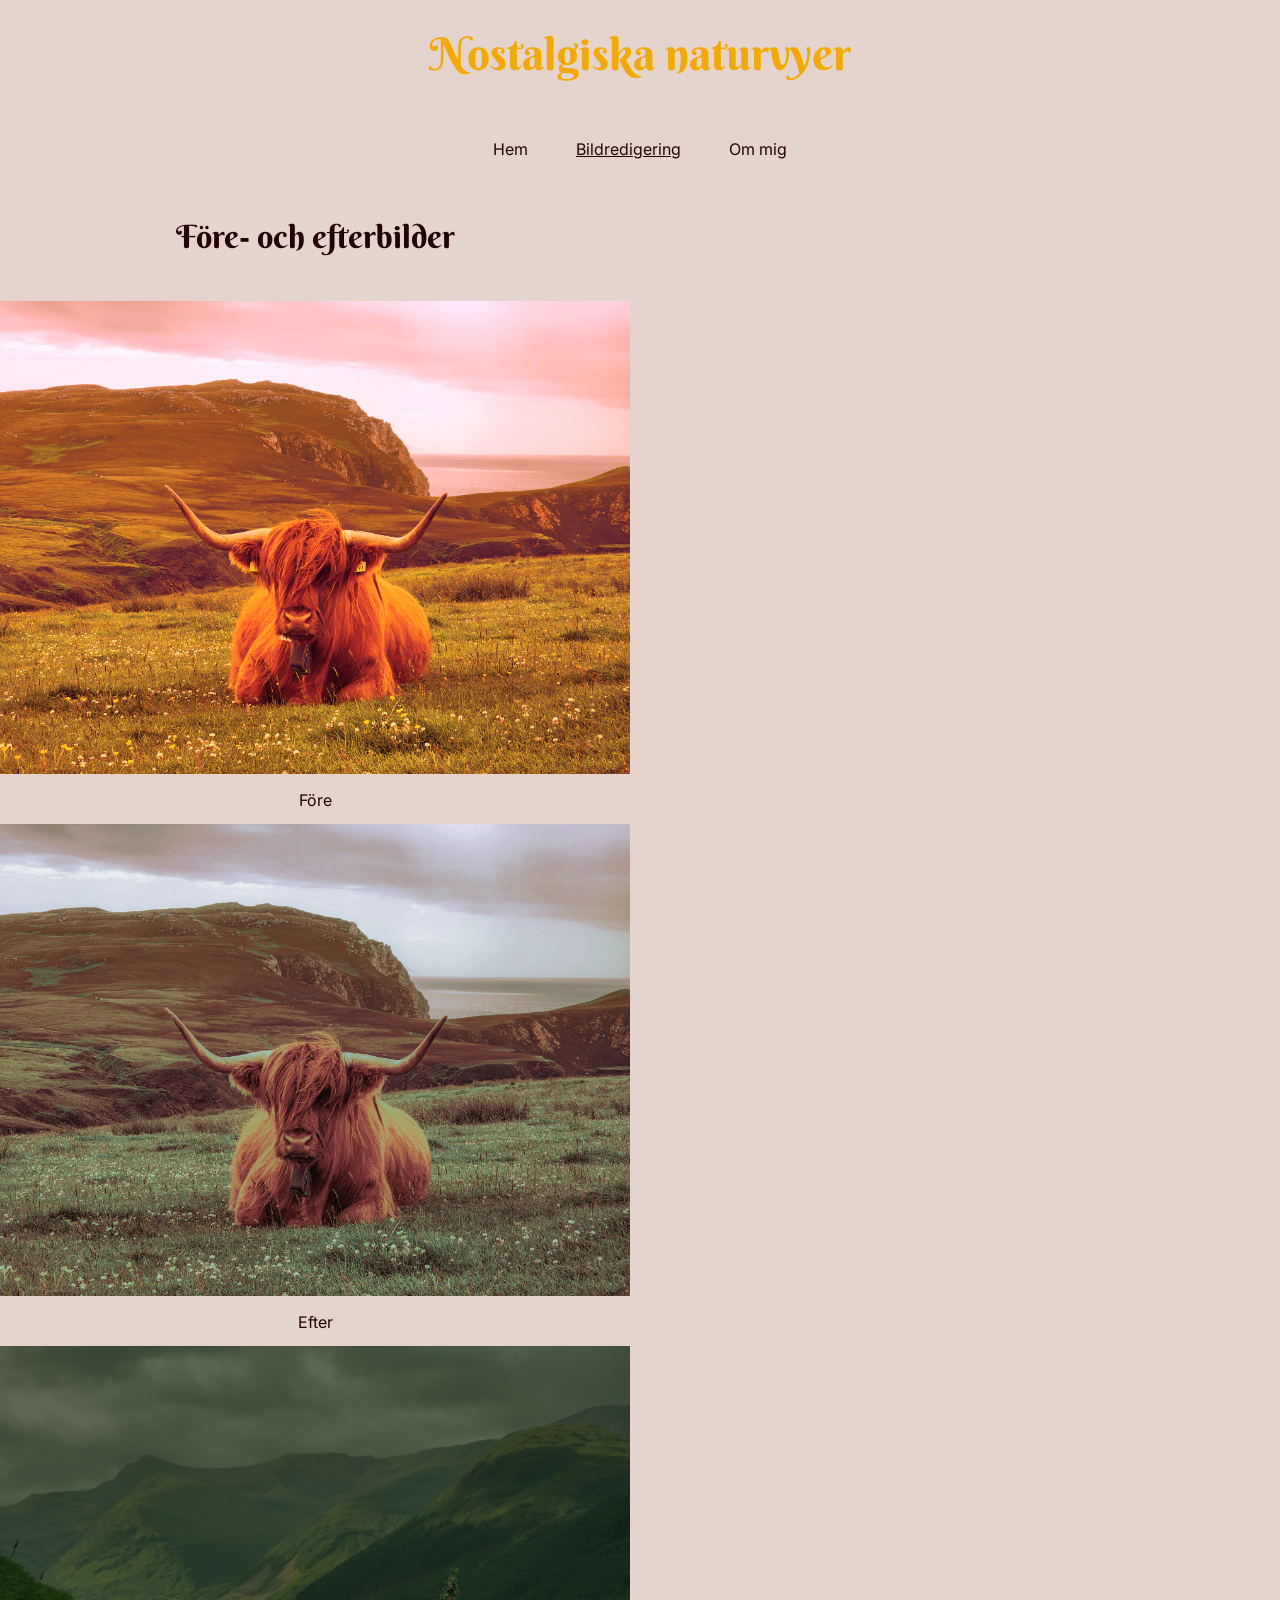
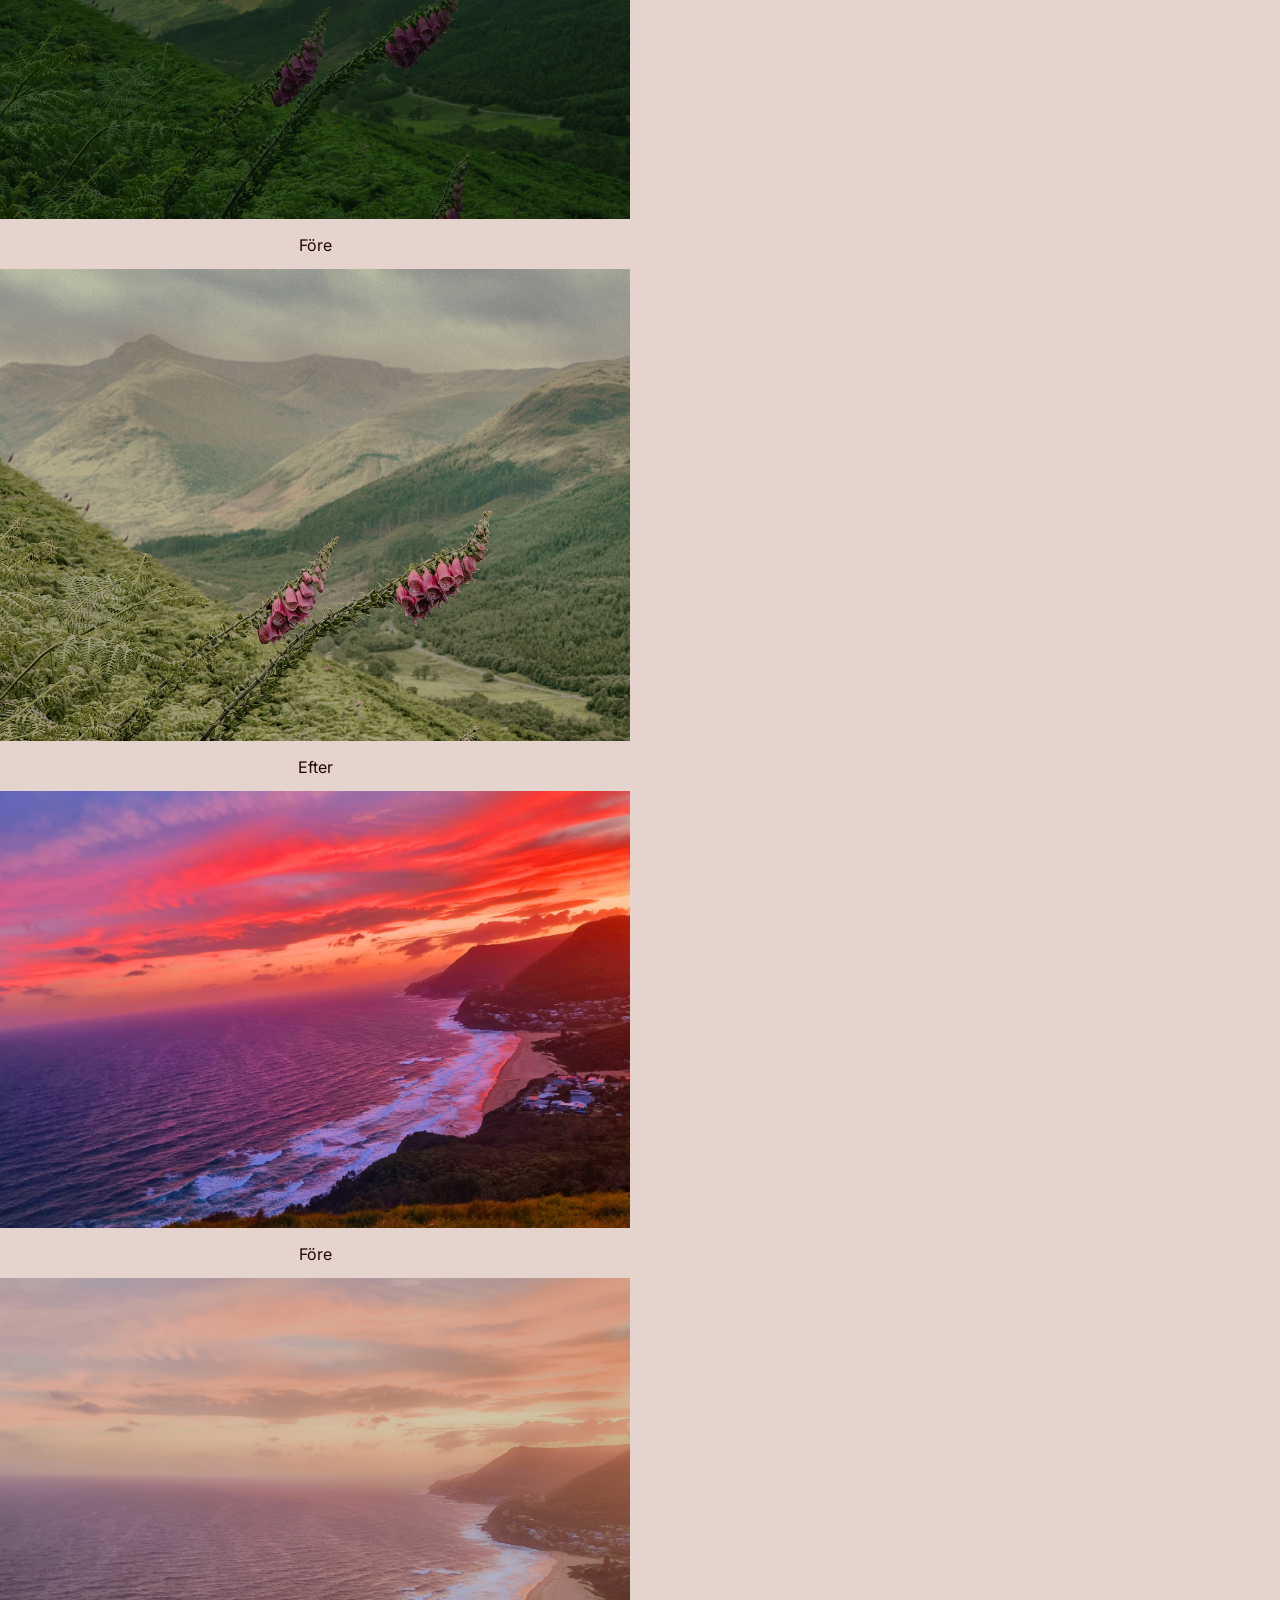
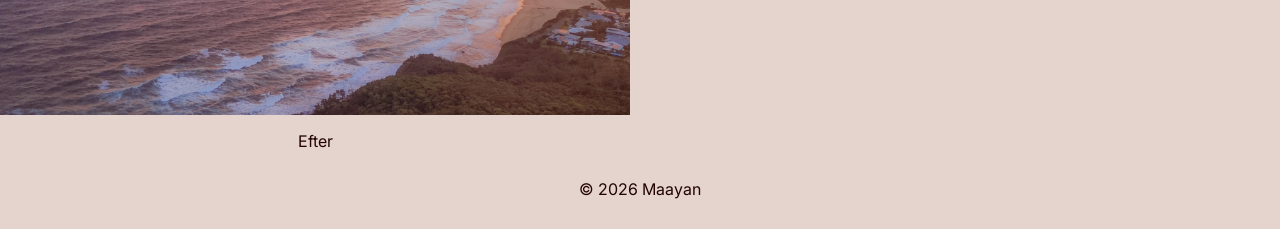
==== bildredigering.html @ 39b4b476 "Lagt till bilder och om mig sida" ====
<!doctype html>
<html lang="en">
  <head>
    <meta charset="UTF-8" />
    <meta name="viewport" content="width=device-width, initial-scale=1.0" />
    <link rel="stylesheet" href="css/style.css" />
    <link rel="preconnect" href="https://fonts.googleapis.com" />
    <link rel="preconnect" href="https://fonts.gstatic.com" crossorigin />
    <link
      href="https://fonts.googleapis.com/css2?family=Berkshire+Swash&family=Inter:ital,opsz,wght@0,14..32,100..900;1,14..32,100..900&display=swap"
      rel="stylesheet"
    />
    <title>Nostalgiska naturvyer</title>
  </head>
  <body>
    <header>
      <h1>Nostalgiska naturvyer</h1>
      <nav>
        <ul>
          <li><a href="index.html">Hem</a></li>
          <li>
            <a class="text-underline" href="bildredigering.html"
              >Bildredigering</a
            >
          </li>
          <li><a href="om-mig.html">Om mig</a></li>
        </ul>
      </nav>
    </header>

    <main>
      <section class="before-after-section">
        <div class="before-after-container">
          <div class="before-after-content">
            <h1>Före- och efterbilder</h1>
            <img src="images/bildserie003original.jpg" />
            <p>Före</p>
            <img src="images/bildserie003.jpg" />
            <p>Efter</p>
            <img src="images/bildserie001original.jpg" />
            <p>Före</p>
            <img src="images/bildserie001.jpg" />
            <p>Efter</p>
            <img src="images/bildserie005original.jpg" />
            <p>Före</p>
            <img src="images/bildserie005.jpg" />
            <p>Efter</p>
          </div>
        </div>
      </section>
    </main>

    <footer>
      <p>© 2026 Maayan</p>
    </footer>
  </body>
</html>
---- css/style.css ----
/* CSS reset */

/* http://meyerweb.com/eric/tools/css/reset/ 
   v2.0 | 20110126
   License: none (public domain)
*/

html,
body,
div,
span,
applet,
object,
iframe,
h1,
h2,
h3,
h4,
h5,
h6,
p,
blockquote,
pre,
a,
abbr,
acronym,
address,
big,
cite,
code,
del,
dfn,
em,
img,
ins,
kbd,
q,
s,
samp,
small,
strike,
strong,
sub,
sup,
tt,
var,
b,
u,
i,
center,
dl,
dt,
dd,
ol,
ul,
li,
fieldset,
form,
label,
legend,
table,
caption,
tbody,
tfoot,
thead,
tr,
th,
td,
article,
aside,
canvas,
details,
embed,
figure,
figcaption,
footer,
header,
hgroup,
menu,
nav,
output,
ruby,
section,
summary,
time,
mark,
audio,
video {
  margin: 0;
  padding: 0;
  border: 0;
  font-size: 100%;
  font: inherit;
  vertical-align: baseline;
}
/* HTML5 display-role reset for older browsers */
article,
aside,
details,
figcaption,
figure,
footer,
header,
hgroup,
menu,
nav,
section {
  display: block;
}
body {
  line-height: 1;
}
ol,
ul {
  list-style: none;
}
blockquote,
q {
  quotes: none;
}
blockquote:before,
blockquote:after,
q:before,
q:after {
  content: "";
  content: none;
}
table {
  border-collapse: collapse;
  border-spacing: 0;
}
/* slut på reset */

.berkshire-swash-regular {
  font-family: "Berkshire Swash", serif;
  font-weight: 400;
  font-style: normal;
}

.inter {
  font-family: "Inter", sans-serif;
  font-optical-sizing: auto;
}

img {
  width: 100%;
}

html {
  font-family: "Inter", sans-serif;
  color: rgb(35, 4, 4);

  a:link,
  a:visited {
    color: rgb(35, 4, 4);
  }

  /* tar bort underline */
  a {
    text-decoration: none;
  }

  .text-underline {
    text-decoration: underline;
  }
}

ul {
  list-style-type: none;
  display: flex;
  align-items: center;
  justify-content: center;
  flex-direction: row;
  gap: 3rem;
  padding: 2rem;
}

li {
}

.hero-img {
  opacity: 70%;
}

body {
  background-color: #d6cbd3;
  background-color: #e5d4cd;
  text-align: center;

  & h1 {
    color: #f2a900;
    font-family: "Berkshire Swash", serif;
    font-size: 5vh;
    padding: 2rem;
  }
}

.bildserie-section {
  display: flex;
  justify-content: center;
  align-items: center;
  min-height: 100vh;
}

.bildserie-container {
  max-width: 70vh;
  display: flex;
  position: relative;
  flex-direction: column;
}

.bildserie-content {
  justify-content: space-around;

  & img {
    margin-bottom: 2rem;
  }
}

.img-description-section {
  line-height: 1.8;
  padding: 2rem;
}

footer {
  padding: 2rem;
}

/* redigering sida */
.before-after-section {
  & h1 {
    color: rgb(35, 4, 4);
    font-size: 2rem;
  }

  & img {
    padding: 1rem 0;
  }
}

.before-after-container {
  max-width: 70vh;
  display: flex;
  align-items: center;
}

/* om mig sida */
.about-section {
  display: flex;
  justify-content: center;
  align-items: center;
}

.about-container {
  display: flex;
  flex-direction: row;
  align-items: center;
  max-width: 50vh;
}

.about-content {
  & h1 {
    font-family: "Inter", sans-serif;
    font-family: "Berkshire Swash", serif;
    color: rgb(35, 4, 4);
    font-size: 2rem;
  }
}
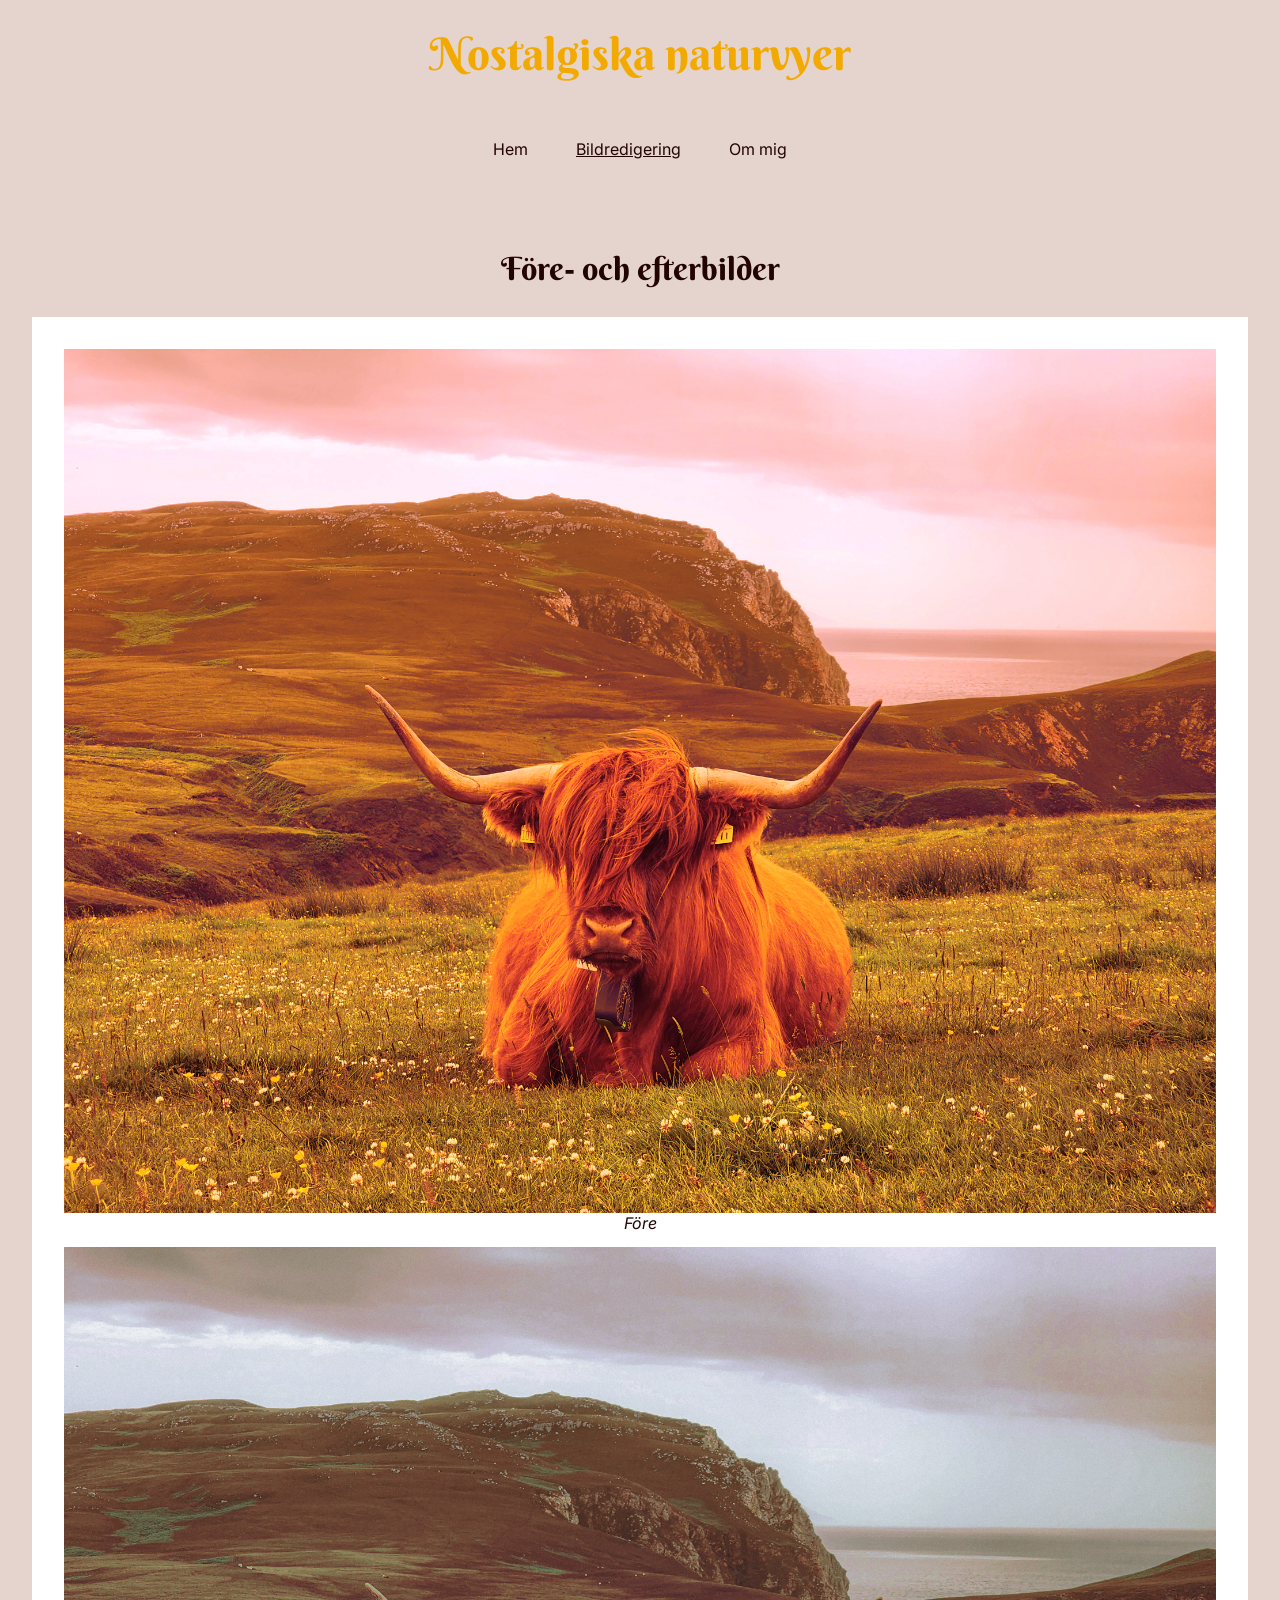
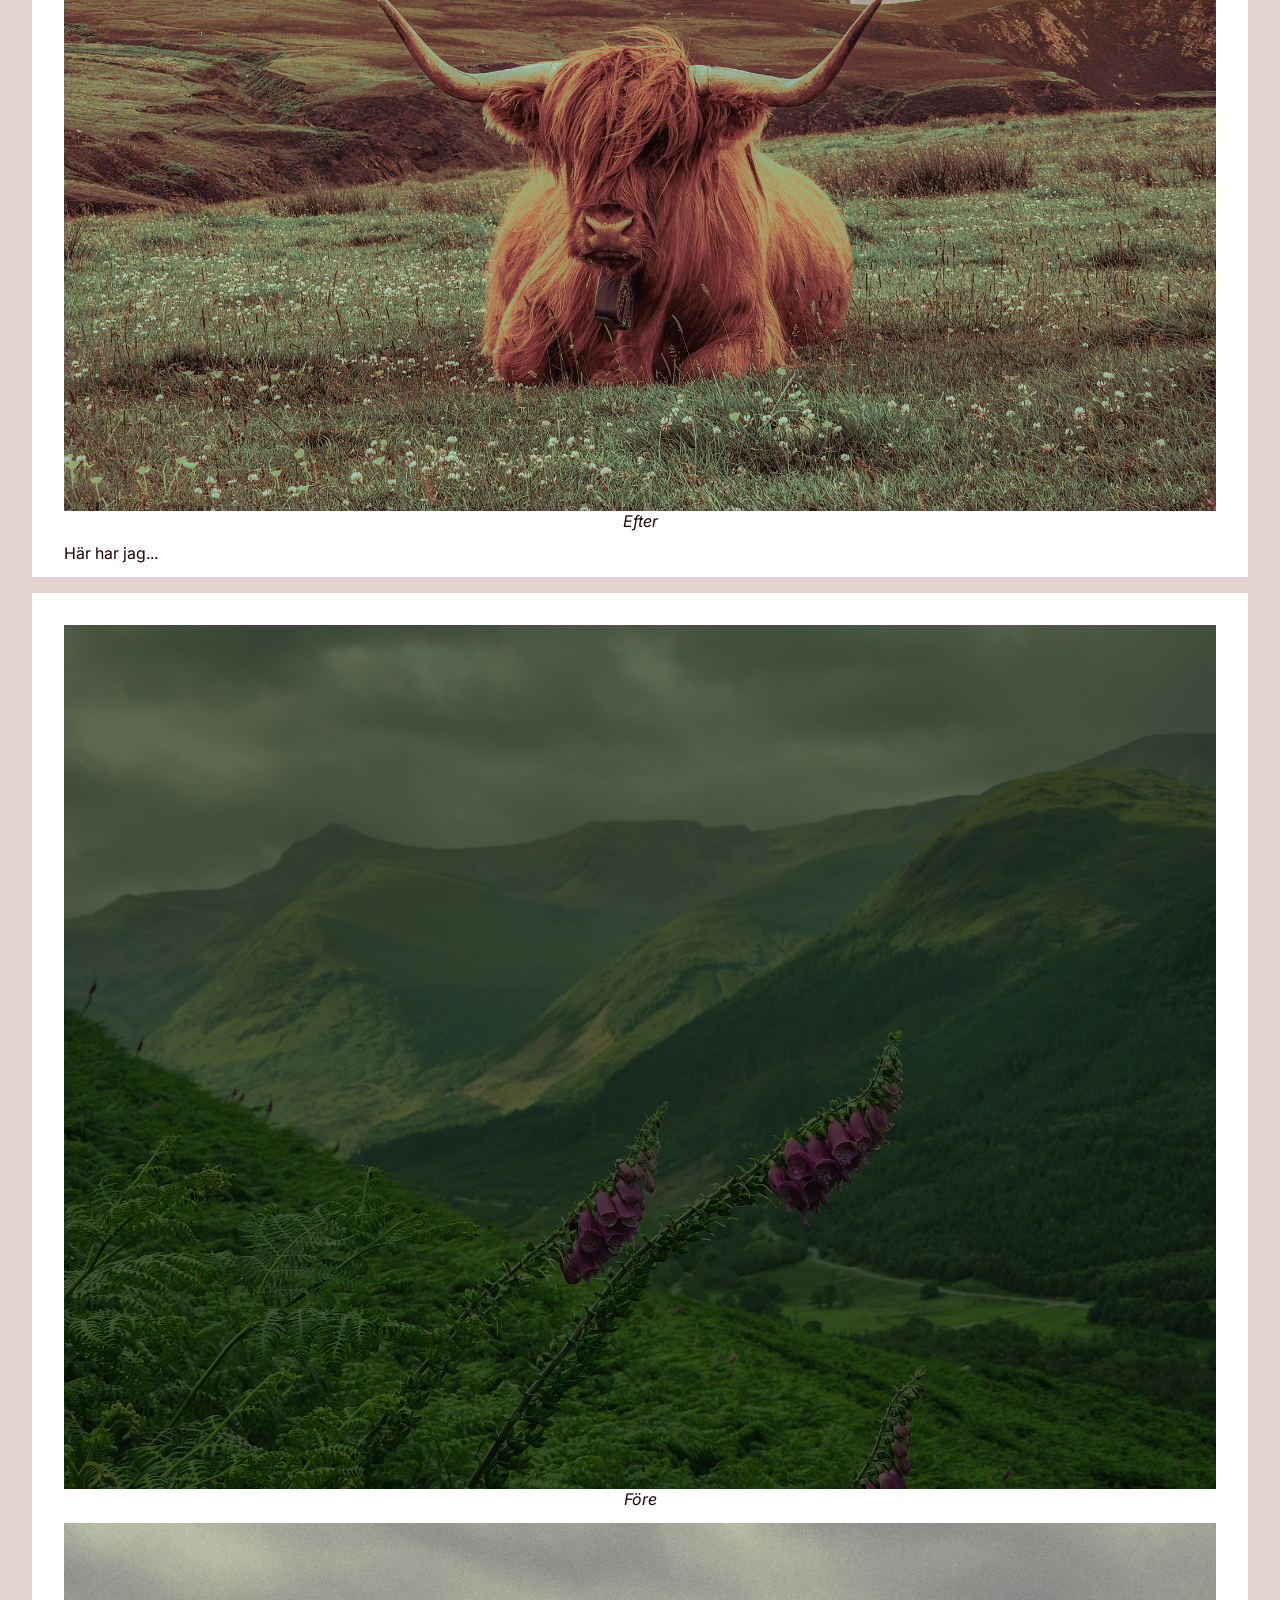
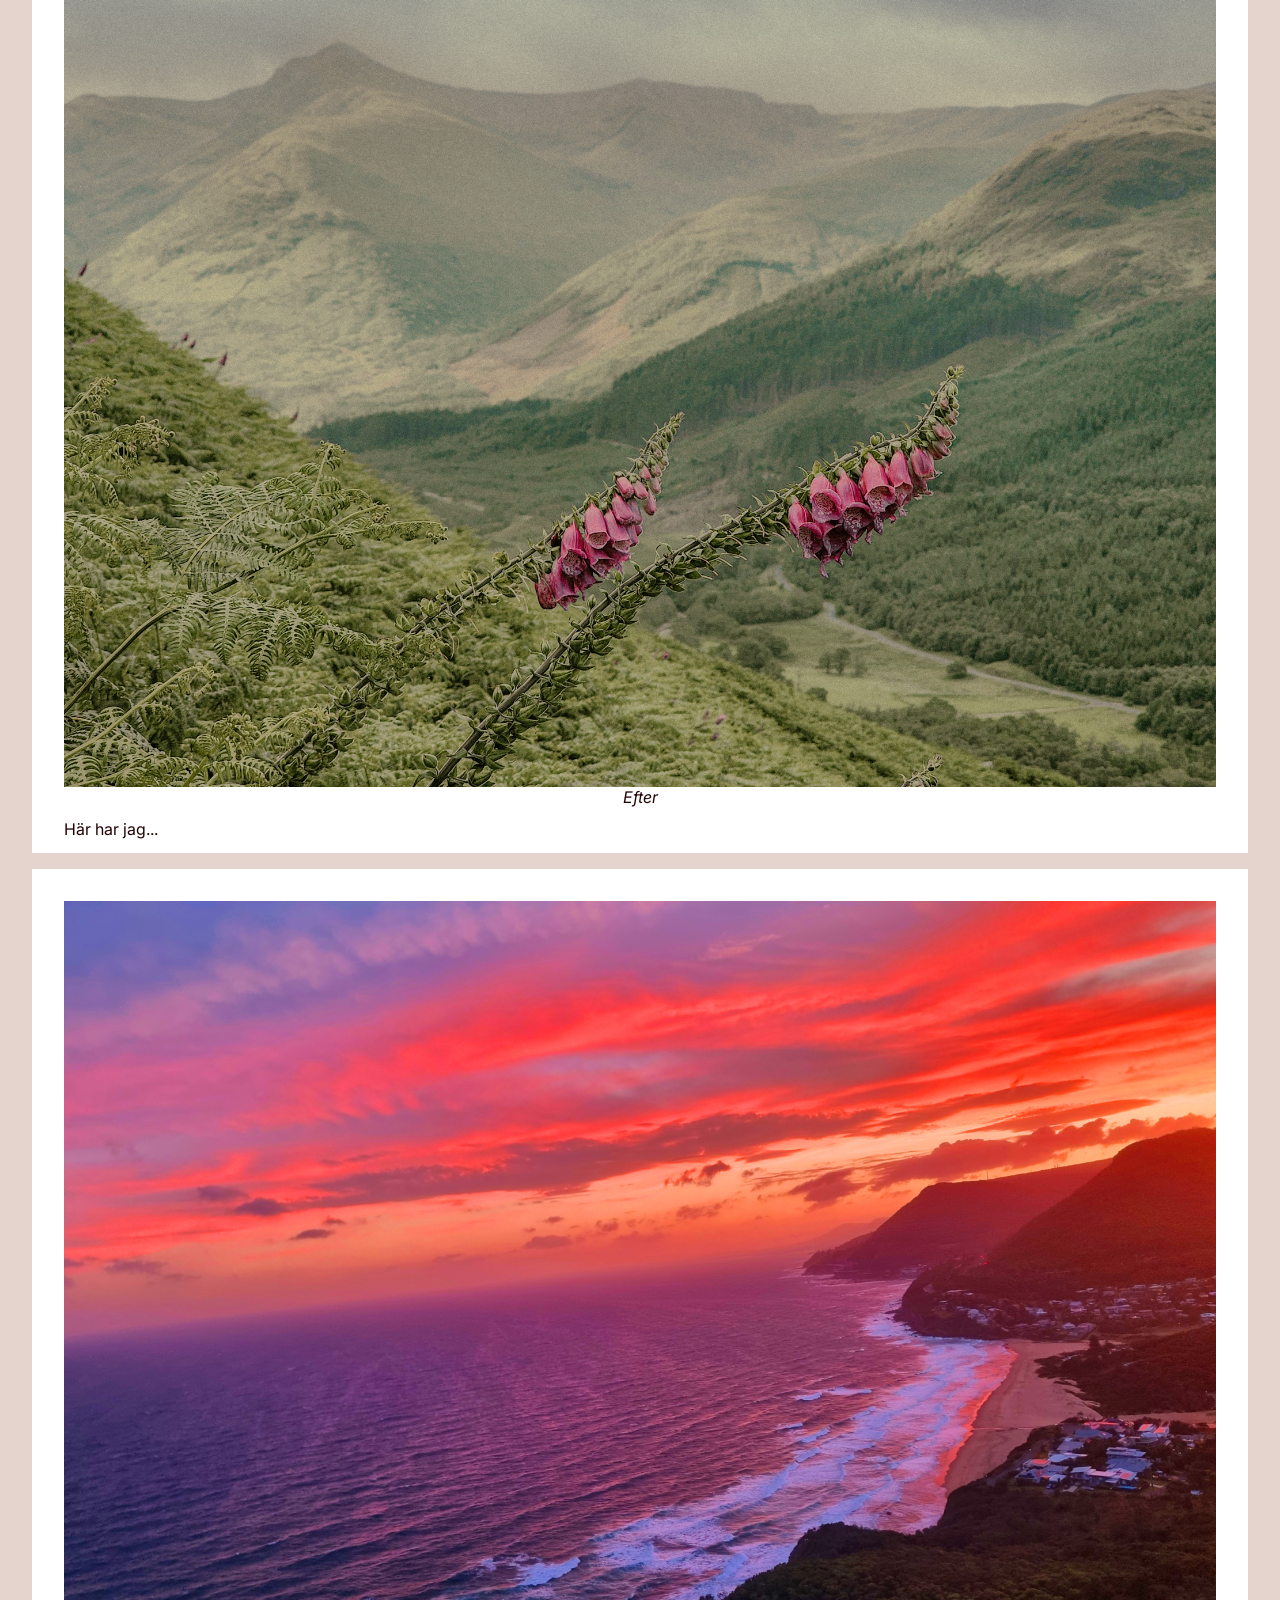
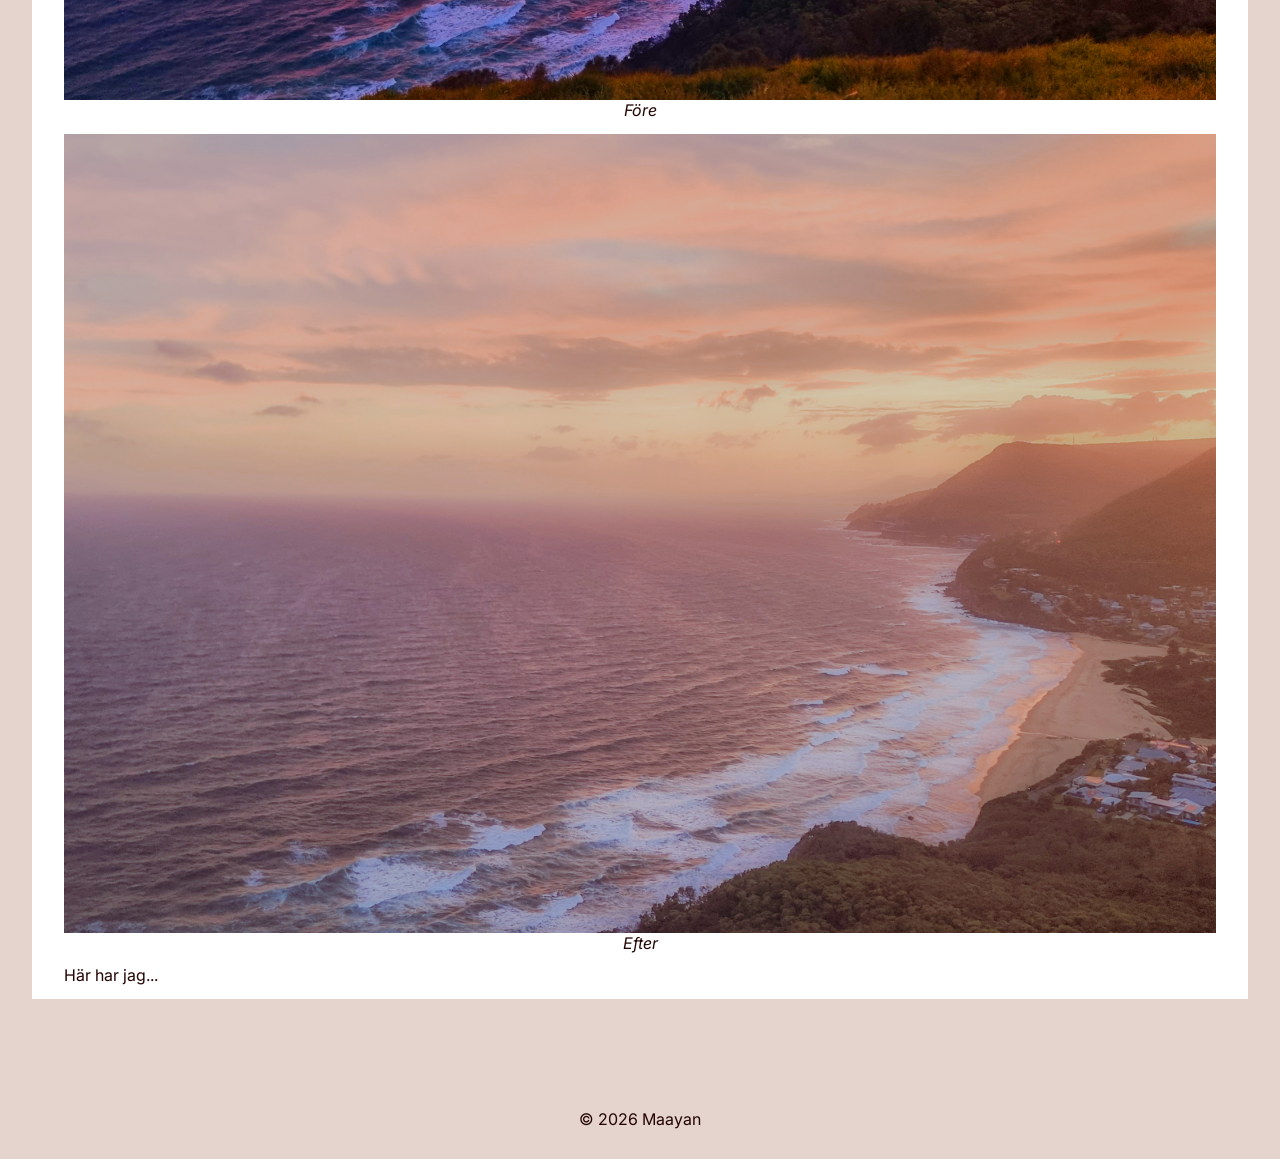
==== commit c4bf28db: "Strukturerat layout för mobil" ====
--- a/bildredigering.html
+++ b/bildredigering.html
@@ -14,7 +14,9 @@
   </head>
   <body>
     <header>
-      <h1>Nostalgiska naturvyer</h1>
+      <div class="header-section">
+        <a class="title" href="index.html">Nostalgiska naturvyer</a>
+      </div>
       <nav>
         <ul>
           <li><a href="index.html">Hem</a></li>
@@ -33,18 +35,30 @@
         <div class="before-after-container">
           <div class="before-after-content">
             <h1>Före- och efterbilder</h1>
-            <img src="images/bildserie003original.jpg" />
-            <p>Före</p>
-            <img src="images/bildserie003.jpg" />
-            <p>Efter</p>
-            <img src="images/bildserie001original.jpg" />
-            <p>Före</p>
-            <img src="images/bildserie001.jpg" />
-            <p>Efter</p>
-            <img src="images/bildserie005original.jpg" />
-            <p>Före</p>
-            <img src="images/bildserie005.jpg" />
-            <p>Efter</p>
+            <div class="how-to-1">
+              <img src="images/bildserie003original.jpg" />
+              <h2>Före</h2>
+              <img src="images/bildserie003.jpg" />
+              <h2>Efter</h2>
+              <br />
+              <p>Här har jag...</p>
+            </div>
+            <div class="how-to-2">
+              <img src="images/bildserie001original.jpg" />
+              <h2>Före</h2>
+              <img src="images/bildserie001.jpg" />
+              <h2>Efter</h2>
+              <br />
+              <p>Här har jag...</p>
+            </div>
+            <div class="how-to-3">
+              <img src="images/bildserie005original.jpg" />
+              <h2>Före</h2>
+              <img src="images/bildserie005.jpg" />
+              <h2>Efter</h2>
+              <br />
+              <p>Här har jag...</p>
+            </div>
           </div>
         </div>
       </section>
--- a/css/style.css
+++ b/css/style.css
@@ -142,6 +142,12 @@
   font-optical-sizing: auto;
 }
 
+.title {
+  color: #f2a900;
+  font-family: "Berkshire Swash", serif;
+  font-size: 5vh;
+}
+
 img {
   width: 100%;
 }
@@ -149,41 +155,41 @@
 html {
   font-family: "Inter", sans-serif;
   color: rgb(35, 4, 4);
+}
+/* tar bort underline */
+a {
+  text-decoration: none;
+}
+
+.header-section {
+  padding: 2rem;
+  text-align: center;
+}
+
+ul {
+  list-style-type: none;
+  display: flex;
+  align-items: center;
+  justify-content: center;
+  flex-direction: row;
+  gap: 3rem;
+  padding: 2rem;
 
   a:link,
   a:visited {
     color: rgb(35, 4, 4);
   }
 
-  /* tar bort underline */
-  a {
-    text-decoration: none;
-  }
-
   .text-underline {
     text-decoration: underline;
   }
 }
 
-ul {
-  list-style-type: none;
-  display: flex;
-  align-items: center;
-  justify-content: center;
-  flex-direction: row;
-  gap: 3rem;
-  padding: 2rem;
-}
-
-li {
-}
-
 .hero-img {
   opacity: 70%;
 }
 
 body {
-  background-color: #d6cbd3;
   background-color: #e5d4cd;
   text-align: center;
 
@@ -219,29 +225,78 @@
 
 .img-description-section {
   line-height: 1.8;
-  padding: 2rem;
-}
-
-footer {
-  padding: 2rem;
+
+  display: flex;
+  justify-content: center;
+  align-items: center;
+  min-height: 10vh;
+}
+
+.img-description-container {
+  background-color: white;
+  max-width: 70vh;
+  display: flex;
+  position: relative;
+  flex-direction: column;
+
+  border-radius: 3rem;
+  margin: 2rem;
+}
+
+.img-description-content {
+  padding: 3rem;
+  text-align: left;
 }
 
 /* redigering sida */
 .before-after-section {
+  display: flex;
+  justify-content: center;
+  align-items: center;
+
+  margin: 2rem;
+
   & h1 {
     color: rgb(35, 4, 4);
     font-size: 2rem;
   }
 
   & img {
-    padding: 1rem 0;
-  }
-}
-
-.before-after-container {
-  max-width: 70vh;
-  display: flex;
-  align-items: center;
+    padding-top: 1rem;
+  }
+}
+
+before-after-container {
+  display: flex;
+  flex-direction: row;
+  align-items: center;
+  max-width: 50vh;
+}
+
+.before-after-content {
+  h2 {
+    font-style: italic;
+  }
+
+  p {
+    text-align: left;
+  }
+}
+
+.how-to-1 {
+  background-color: white;
+  padding: 1rem 2rem;
+  margin-bottom: 1rem;
+}
+.how-to-2 {
+  background-color: white;
+  padding: 1rem 2rem;
+  margin-bottom: 1rem;
+}
+.how-to-3 {
+  background-color: white;
+  padding: 1rem 2rem;
+  margin-bottom: 1rem;
 }
 
 /* om mig sida */
@@ -265,4 +320,19 @@
     color: rgb(35, 4, 4);
     font-size: 2rem;
   }
-}
+
+  & p {
+    text-align: left;
+  }
+}
+
+.about-text {
+  background-color: white;
+  padding: 0 3rem 3rem 3rem;
+  margin: 1rem;
+  border-radius: 10rem;
+}
+
+footer {
+  padding: 4rem 0 2rem 0;
+}
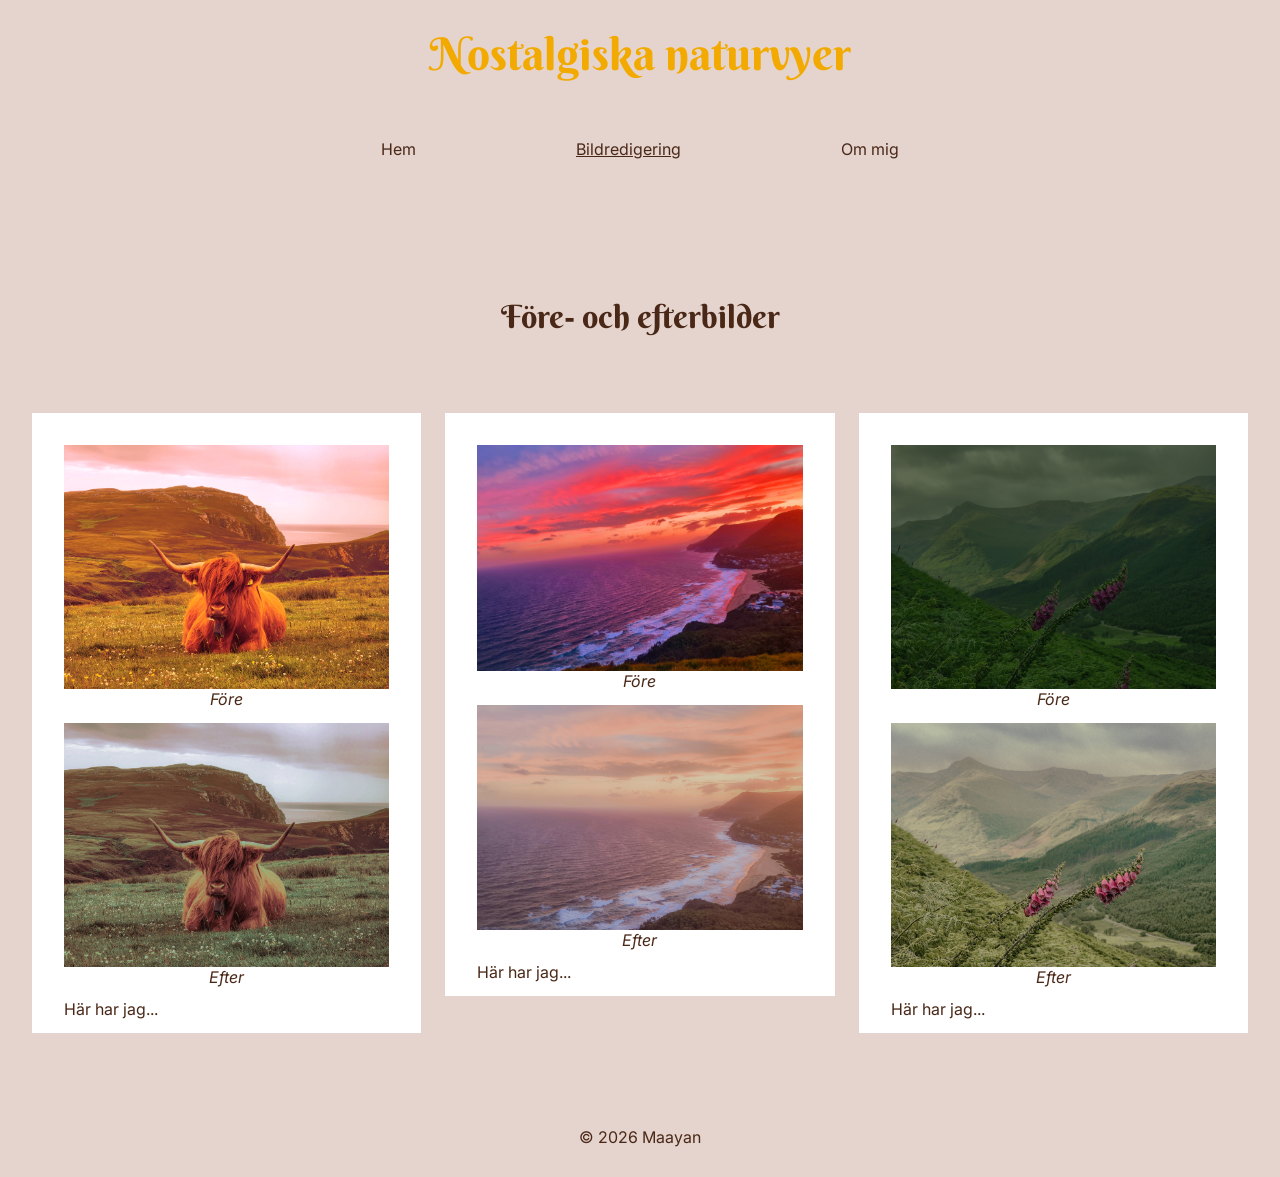
==== commit e02ff540: "Lagt till logik för desktop layout" ====
--- a/bildredigering.html
+++ b/bildredigering.html
@@ -33,8 +33,8 @@
     <main>
       <section class="before-after-section">
         <div class="before-after-container">
+          <h1>Före- och efterbilder</h1>
           <div class="before-after-content">
-            <h1>Före- och efterbilder</h1>
             <div class="how-to-1">
               <img src="images/bildserie003original.jpg" />
               <h2>Före</h2>
@@ -43,18 +43,19 @@
               <br />
               <p>Här har jag...</p>
             </div>
+
+            <div class="how-to-3">
+              <img src="images/bildserie005original.jpg" />
+              <h2>Före</h2>
+              <img src="images/bildserie005.jpg" />
+              <h2>Efter</h2>
+              <br />
+              <p>Här har jag...</p>
+            </div>
             <div class="how-to-2">
               <img src="images/bildserie001original.jpg" />
               <h2>Före</h2>
               <img src="images/bildserie001.jpg" />
-              <h2>Efter</h2>
-              <br />
-              <p>Här har jag...</p>
-            </div>
-            <div class="how-to-3">
-              <img src="images/bildserie005original.jpg" />
-              <h2>Före</h2>
-              <img src="images/bildserie005.jpg" />
               <h2>Efter</h2>
               <br />
               <p>Här har jag...</p>
--- a/css/style.css
+++ b/css/style.css
@@ -154,7 +154,7 @@
 
 html {
   font-family: "Inter", sans-serif;
-  color: rgb(35, 4, 4);
+  color: #4a2818;
 }
 /* tar bort underline */
 a {
@@ -177,7 +177,7 @@
 
   a:link,
   a:visited {
-    color: rgb(35, 4, 4);
+    color: #4a2818;
   }
 
   .text-underline {
@@ -257,7 +257,7 @@
   margin: 2rem;
 
   & h1 {
-    color: rgb(35, 4, 4);
+    color: #4a2818;
     font-size: 2rem;
   }
 
@@ -266,11 +266,11 @@
   }
 }
 
-before-after-container {
-  display: flex;
-  flex-direction: row;
-  align-items: center;
-  max-width: 50vh;
+.before-after-container {
+  display: flex;
+  flex-direction: column;
+  align-items: center;
+  max-width: 100%;
 }
 
 .before-after-content {
@@ -308,21 +308,28 @@
 
 .about-container {
   display: flex;
-  flex-direction: row;
-  align-items: center;
-  max-width: 50vh;
+  flex-direction: column;
+  align-items: center;
+  max-width: 1000px;
+  width: 100%;
 }
 
 .about-content {
+  display: flex;
+  flex-direction: column;
+  align-items: center;
+  width: 100%;
+
   & h1 {
     font-family: "Inter", sans-serif;
     font-family: "Berkshire Swash", serif;
-    color: rgb(35, 4, 4);
+    color: #4a2818;
     font-size: 2rem;
   }
 
   & p {
     text-align: left;
+    line-height: 1.8;
   }
 }
 
@@ -336,3 +343,48 @@
 footer {
   padding: 4rem 0 2rem 0;
 }
+
+/* desktop */
+@media (width > 768px) {
+  ul {
+    gap: 10rem;
+  }
+
+  .before-after-section {
+    & h1 {
+      padding: 5rem;
+    }
+  }
+
+  .before-after-content {
+    display: flex;
+    flex-direction: row;
+    align-items: flex-start;
+    justify-content: space-between;
+    gap: 1.5rem;
+  }
+
+  .how-to-1,
+  .how-to-2,
+  .how-to-3 {
+    flex: 1;
+    margin-bottom: 0;
+  }
+
+  .about-container {
+    margin-top: 3rem;
+  }
+
+  .about-content {
+    display: flex;
+    flex-direction: row;
+    align-items: flex-start;
+    justify-content: space-between;
+    gap: 1.5rem;
+
+    & img {
+      flex: 1;
+      max-width: 50%;
+    }
+  }
+}
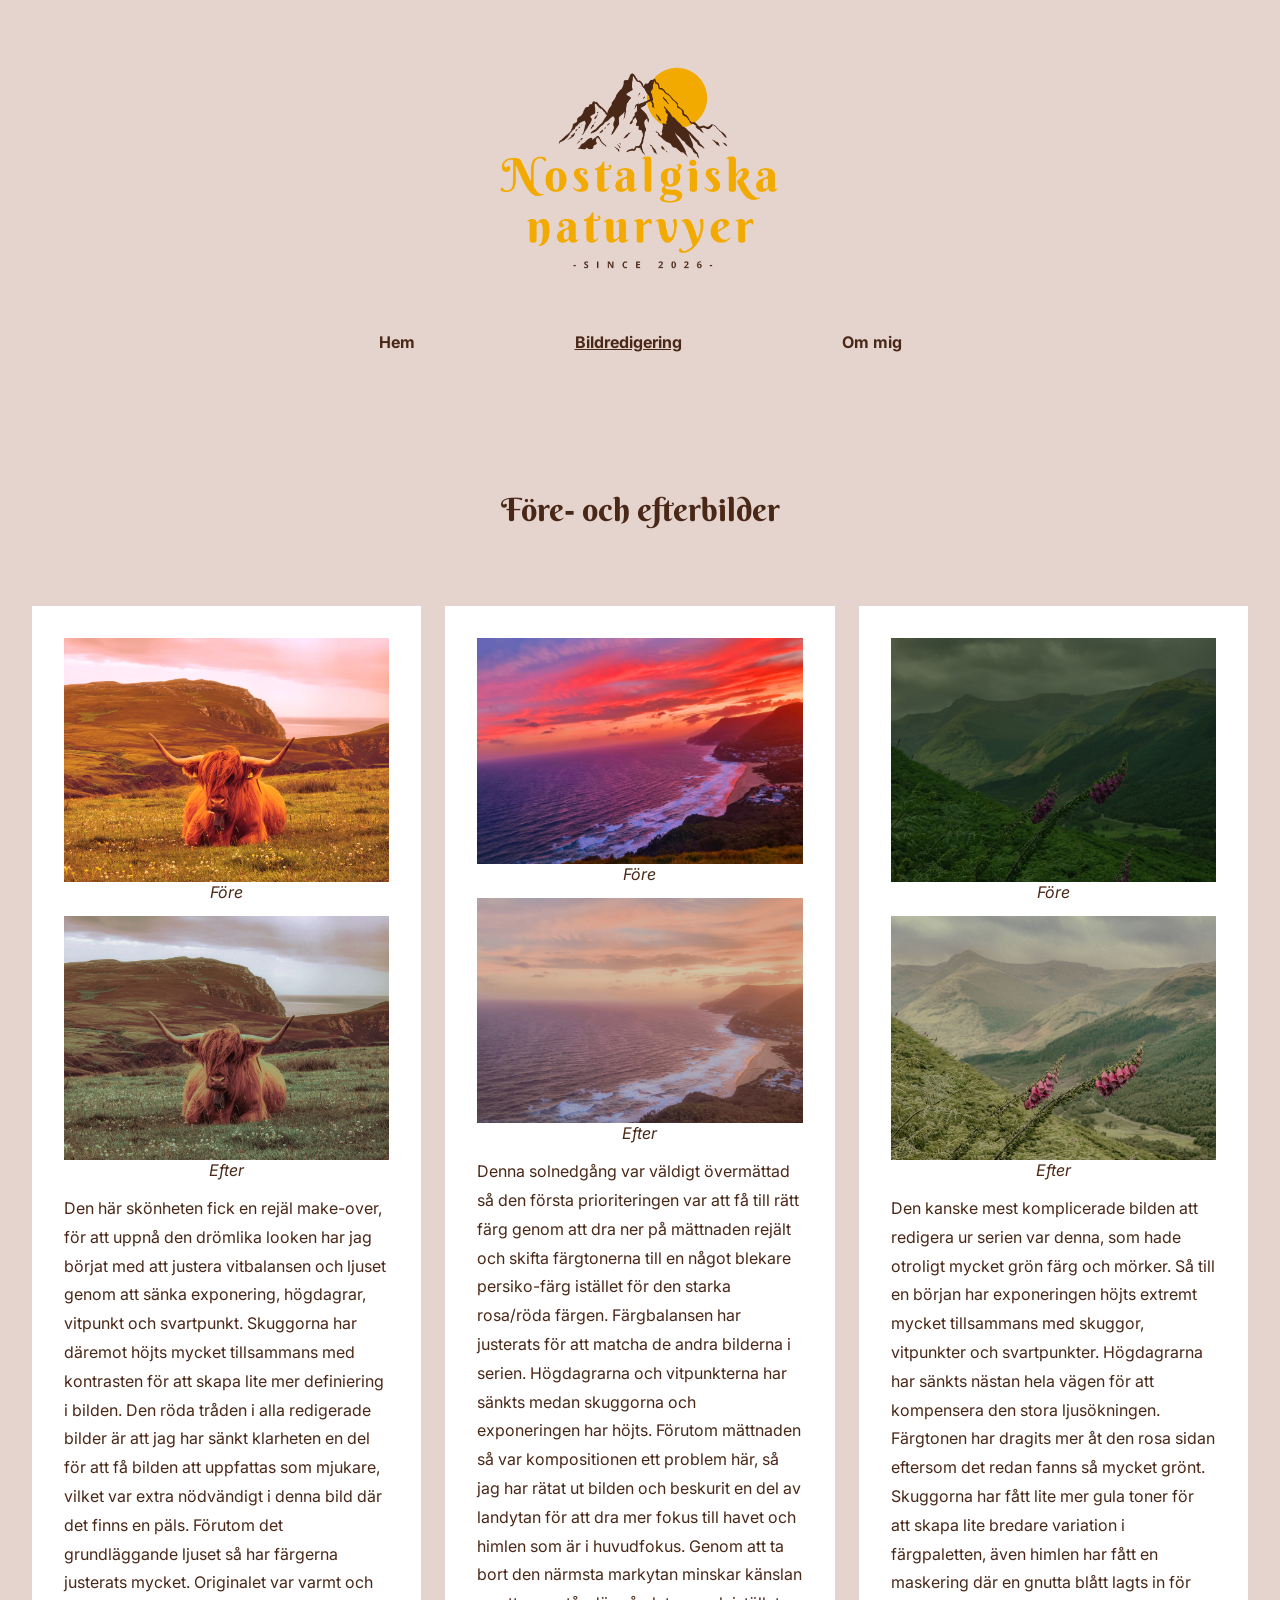
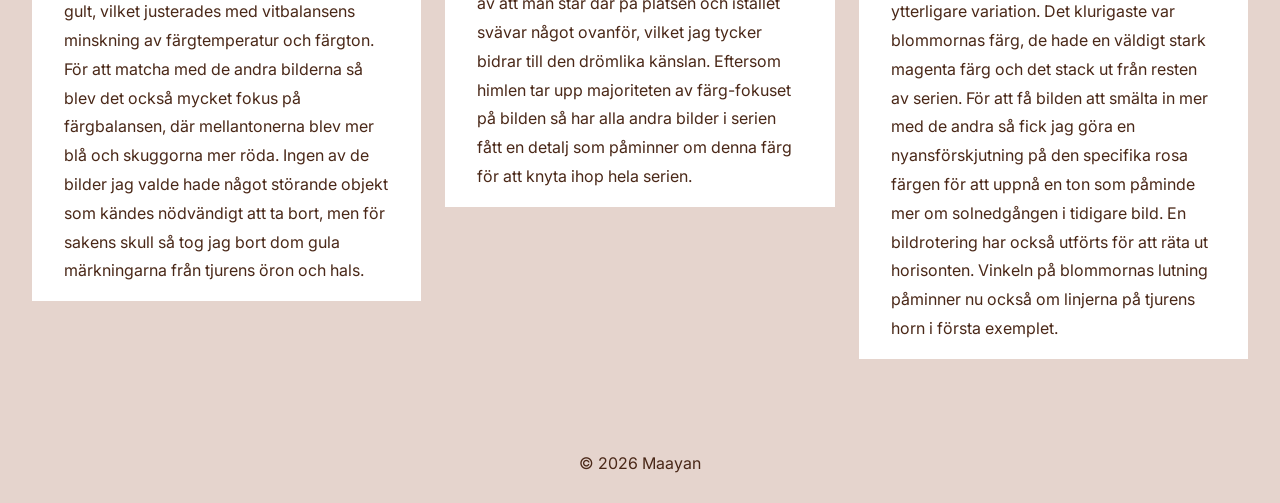
==== commit a13d980d: "Lagt till logga och beskrivning" ====
--- a/bildredigering.html
+++ b/bildredigering.html
@@ -15,7 +15,11 @@
   <body>
     <header>
       <div class="header-section">
-        <a class="title" href="index.html">Nostalgiska naturvyer</a>
+        <div class="logo">
+          <a href="index.html">
+            <img src="images/logo.svg" />
+          </a>
+        </div>
       </div>
       <nav>
         <ul>
@@ -41,7 +45,24 @@
               <img src="images/bildserie003.jpg" />
               <h2>Efter</h2>
               <br />
-              <p>Här har jag...</p>
+              <p>
+                Den här skönheten fick en rejäl make-over, för att uppnå den
+                drömlika looken har jag börjat med att justera vitbalansen och
+                ljuset genom att sänka exponering, högdagrar, vitpunkt och
+                svartpunkt. Skuggorna har däremot höjts mycket tillsammans med
+                kontrasten för att skapa lite mer definiering i bilden. Den röda
+                tråden i alla redigerade bilder är att jag har sänkt klarheten
+                en del för att få bilden att uppfattas som mjukare, vilket var
+                extra nödvändigt i denna bild där det finns en päls. Förutom det
+                grundläggande ljuset så har färgerna justerats mycket.
+                Originalet var varmt och gult, vilket justerades med
+                vitbalansens minskning av färgtemperatur och färgton. För att
+                matcha med de andra bilderna så blev det också mycket fokus på
+                färgbalansen, där mellantonerna blev mer blå och skuggorna mer
+                röda. Ingen av de bilder jag valde hade något störande objekt
+                som kändes nödvändigt att ta bort, men för sakens skull så tog
+                jag bort dom gula märkningarna från tjurens öron och hals.
+              </p>
             </div>
 
             <div class="how-to-3">
@@ -50,7 +71,24 @@
               <img src="images/bildserie005.jpg" />
               <h2>Efter</h2>
               <br />
-              <p>Här har jag...</p>
+              <p>
+                Denna solnedgång var väldigt övermättad så den första
+                prioriteringen var att få till rätt färg genom att dra ner på
+                mättnaden rejält och skifta färgtonerna till en något blekare
+                persiko-färg istället för den starka rosa/röda färgen.
+                Färgbalansen har justerats för att matcha de andra bilderna i
+                serien. Högdagrarna och vitpunkterna har sänkts medan skuggorna
+                och exponeringen har höjts. Förutom mättnaden så var
+                kompositionen ett problem här, så jag har rätat ut bilden och
+                beskurit en del av landytan för att dra mer fokus till havet och
+                himlen som är i huvudfokus. Genom att ta bort den närmsta
+                markytan minskar känslan av att man står där på platsen och
+                istället svävar något ovanför, vilket jag tycker bidrar till den
+                drömlika känslan. Eftersom himlen tar upp majoriteten av
+                färg-fokuset på bilden så har alla andra bilder i serien fått en
+                detalj som påminner om denna färg för att knyta ihop hela
+                serien.
+              </p>
             </div>
             <div class="how-to-2">
               <img src="images/bildserie001original.jpg" />
@@ -58,7 +96,25 @@
               <img src="images/bildserie001.jpg" />
               <h2>Efter</h2>
               <br />
-              <p>Här har jag...</p>
+              <p>
+                Den kanske mest komplicerade bilden att redigera ur serien var
+                denna, som hade otroligt mycket grön färg och mörker. Så till en
+                början har exponeringen höjts extremt mycket tillsammans med
+                skuggor, vitpunkter och svartpunkter. Högdagrarna har sänkts
+                nästan hela vägen för att kompensera den stora ljusökningen.
+                Färgtonen har dragits mer åt den rosa sidan eftersom det redan
+                fanns så mycket grönt. Skuggorna har fått lite mer gula toner
+                för att skapa lite bredare variation i färgpaletten, även himlen
+                har fått en maskering där en gnutta blått lagts in för
+                ytterligare variation. Det klurigaste var blommornas färg, de
+                hade en väldigt stark magenta färg och det stack ut från resten
+                av serien. För att få bilden att smälta in mer med de andra så
+                fick jag göra en nyansförskjutning på den specifika rosa färgen
+                för att uppnå en ton som påminde mer om solnedgången i tidigare
+                bild. En bildrotering har också utförts för att räta ut
+                horisonten. Vinkeln på blommornas lutning påminner nu också om
+                linjerna på tjurens horn i första exemplet.
+              </p>
             </div>
           </div>
         </div>
--- a/css/style.css
+++ b/css/style.css
@@ -162,8 +162,15 @@
 }
 
 .header-section {
-  padding: 2rem;
   text-align: center;
+  display: flex;
+  flex-direction: column;
+  justify-content: center;
+  align-items: center;
+
+  & .logo {
+    max-width: 300px;
+  }
 }
 
 ul {
@@ -174,6 +181,7 @@
   flex-direction: row;
   gap: 3rem;
   padding: 2rem;
+  font-weight: bold;
 
   a:link,
   a:visited {
@@ -194,9 +202,9 @@
   text-align: center;
 
   & h1 {
-    color: #f2a900;
+    color: #4a2818;
     font-family: "Berkshire Swash", serif;
-    font-size: 5vh;
+    font-size: 2rem;
     padding: 2rem;
   }
 }
@@ -244,8 +252,15 @@
 }
 
 .img-description-content {
-  padding: 3rem;
+  padding: 0 3rem 3rem 3rem;
   text-align: left;
+
+  & h1 {
+    padding: 2rem 0 0 0;
+  }
+
+  & p {
+  }
 }
 
 /* redigering sida */
@@ -280,6 +295,7 @@
 
   p {
     text-align: left;
+    line-height: 1.8;
   }
 }
 
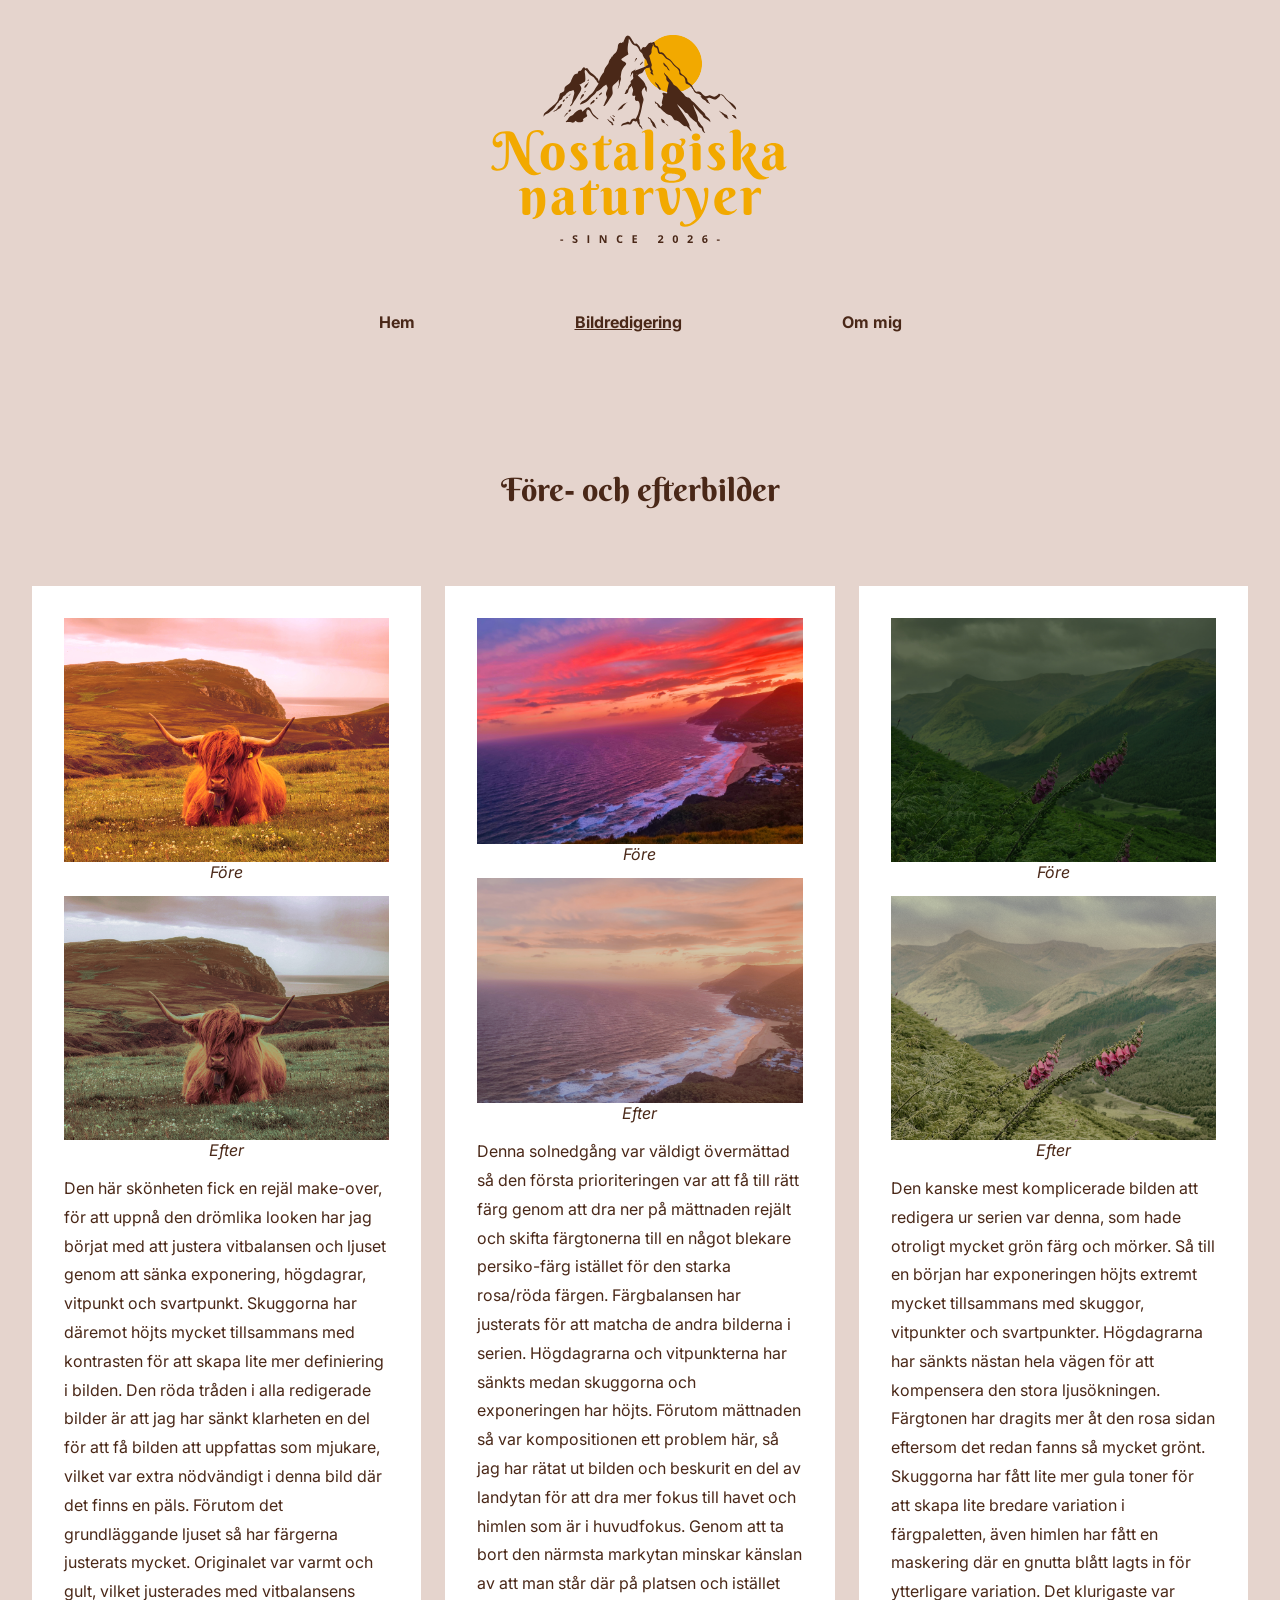
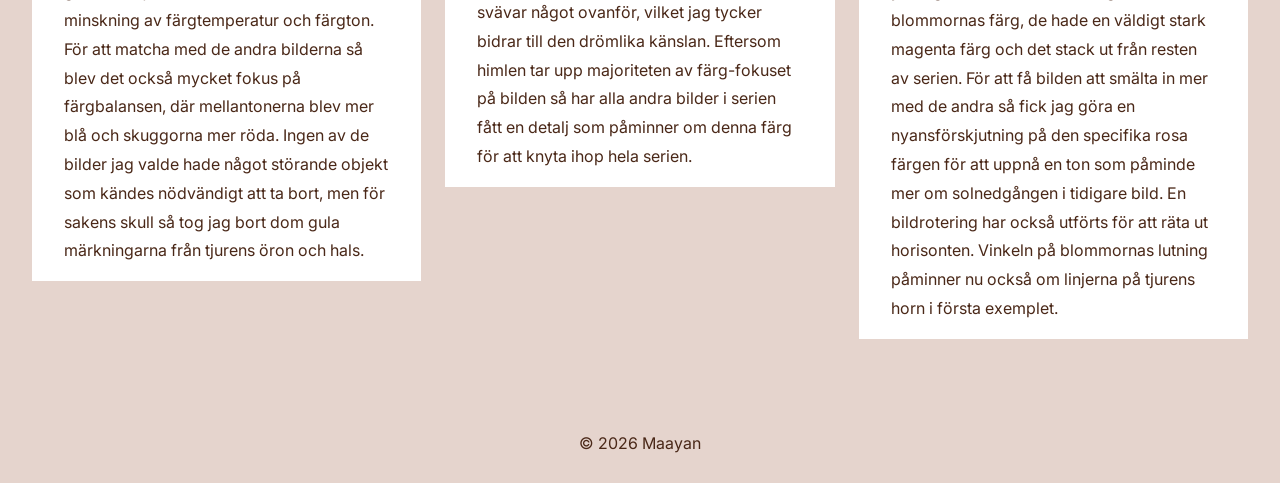
==== commit 0c49b824: "Uppdaterat favicon-länkar" ====
--- a/bildredigering.html
+++ b/bildredigering.html
@@ -1,128 +1,134 @@
 <!doctype html>
-<html lang="en">
-  <head>
-    <meta charset="UTF-8" />
-    <meta name="viewport" content="width=device-width, initial-scale=1.0" />
-    <link rel="stylesheet" href="css/style.css" />
-    <link rel="preconnect" href="https://fonts.googleapis.com" />
-    <link rel="preconnect" href="https://fonts.gstatic.com" crossorigin />
-    <link
-      href="https://fonts.googleapis.com/css2?family=Berkshire+Swash&family=Inter:ital,opsz,wght@0,14..32,100..900;1,14..32,100..900&display=swap"
-      rel="stylesheet"
-    />
-    <title>Nostalgiska naturvyer</title>
-  </head>
-  <body>
-    <header>
-      <div class="header-section">
-        <div class="logo">
-          <a href="index.html">
-            <img src="images/logo.svg" />
-          </a>
+<html lang="sv">
+
+<head>
+  <meta charset="UTF-8">
+  <meta name="viewport" content="width=device-width, initial-scale=1.0">
+
+  <link rel="apple-touch-icon" sizes="180x180" href="apple-touch-icon.png">
+  <link rel="icon" type="image/png" sizes="32x32" href="favicon-32x32.png">
+  <link rel="icon" type="image/png" sizes="16x16" href="favicon-16x16.png">
+  <link rel="manifest" href="site.webmanifest">
+
+  <link rel="stylesheet" href="css/style.css">
+  <link rel="preconnect" href="https://fonts.googleapis.com">
+  <link rel="preconnect" href="https://fonts.gstatic.com" crossorigin>
+  <link
+    href="https://fonts.googleapis.com/css2?family=Berkshire+Swash&family=Inter:ital,opsz,wght@0,14..32,100..900;1,14..32,100..900&display=swap"
+    rel="stylesheet">
+  <title>Nostalgiska naturvyer</title>
+</head>
+
+<body>
+  <header>
+    <div class="header-section">
+      <div class="logo">
+        <a href="index.html">
+          <img src="images/logo.svg" alt="Nostalgiska naturvyer startsida">
+        </a>
+      </div>
+    </div>
+    <nav>
+      <ul>
+        <li><a href="index.html">Hem</a></li>
+        <li>
+          <a class="text-underline" href="bildredigering.html">Bildredigering</a>
+        </li>
+        <li><a href="om-mig.html">Om mig</a></li>
+      </ul>
+    </nav>
+  </header>
+
+  <main>
+    <section class="before-after-section">
+      <div class="before-after-container">
+        <h1>Före- och efterbilder</h1>
+        <div class="before-after-content">
+          <div class="how-to-1">
+            <img src="images/bildserie003original.jpg" alt="Tjur i öppet landskap oredigerad">
+            <h2>Före</h2>
+            <img src="images/bildserie003.jpg" alt="Tjur i öppet landskap redigerad">
+            <h2>Efter</h2>
+            <br>
+            <p>
+              Den här skönheten fick en rejäl make-over, för att uppnå den
+              drömlika looken har jag börjat med att justera vitbalansen och
+              ljuset genom att sänka exponering, högdagrar, vitpunkt och
+              svartpunkt. Skuggorna har däremot höjts mycket tillsammans med
+              kontrasten för att skapa lite mer definiering i bilden. Den röda
+              tråden i alla redigerade bilder är att jag har sänkt klarheten
+              en del för att få bilden att uppfattas som mjukare, vilket var
+              extra nödvändigt i denna bild där det finns en päls. Förutom det
+              grundläggande ljuset så har färgerna justerats mycket.
+              Originalet var varmt och gult, vilket justerades med
+              vitbalansens minskning av färgtemperatur och färgton. För att
+              matcha med de andra bilderna så blev det också mycket fokus på
+              färgbalansen, där mellantonerna blev mer blå och skuggorna mer
+              röda. Ingen av de bilder jag valde hade något störande objekt
+              som kändes nödvändigt att ta bort, men för sakens skull så tog
+              jag bort dom gula märkningarna från tjurens öron och hals.
+            </p>
+          </div>
+
+          <div class="how-to-3">
+            <img src="images/bildserie005original.jpg" alt="Utsikt över havet i solnedgång oredigerad">
+            <h2>Före</h2>
+            <img src="images/bildserie005.jpg" alt="Utsikt över havet i solnedgång redigerad">
+            <h2>Efter</h2>
+            <br>
+            <p>
+              Denna solnedgång var väldigt övermättad så den första
+              prioriteringen var att få till rätt färg genom att dra ner på
+              mättnaden rejält och skifta färgtonerna till en något blekare
+              persiko-färg istället för den starka rosa/röda färgen.
+              Färgbalansen har justerats för att matcha de andra bilderna i
+              serien. Högdagrarna och vitpunkterna har sänkts medan skuggorna
+              och exponeringen har höjts. Förutom mättnaden så var
+              kompositionen ett problem här, så jag har rätat ut bilden och
+              beskurit en del av landytan för att dra mer fokus till havet och
+              himlen som är i huvudfokus. Genom att ta bort den närmsta
+              markytan minskar känslan av att man står där på platsen och
+              istället svävar något ovanför, vilket jag tycker bidrar till den
+              drömlika känslan. Eftersom himlen tar upp majoriteten av
+              färg-fokuset på bilden så har alla andra bilder i serien fått en
+              detalj som påminner om denna färg för att knyta ihop hela
+              serien.
+            </p>
+          </div>
+          <div class="how-to-2">
+            <img src="images/bildserie001original.jpg" alt="Rosa blommor i bergen oredigerad">
+            <h2>Före</h2>
+            <img src="images/bildserie001.jpg" alt="Rosa blommor i bergen redigerad">
+            <h2>Efter</h2>
+            <br>
+            <p>
+              Den kanske mest komplicerade bilden att redigera ur serien var
+              denna, som hade otroligt mycket grön färg och mörker. Så till en
+              början har exponeringen höjts extremt mycket tillsammans med
+              skuggor, vitpunkter och svartpunkter. Högdagrarna har sänkts
+              nästan hela vägen för att kompensera den stora ljusökningen.
+              Färgtonen har dragits mer åt den rosa sidan eftersom det redan
+              fanns så mycket grönt. Skuggorna har fått lite mer gula toner
+              för att skapa lite bredare variation i färgpaletten, även himlen
+              har fått en maskering där en gnutta blått lagts in för
+              ytterligare variation. Det klurigaste var blommornas färg, de
+              hade en väldigt stark magenta färg och det stack ut från resten
+              av serien. För att få bilden att smälta in mer med de andra så
+              fick jag göra en nyansförskjutning på den specifika rosa färgen
+              för att uppnå en ton som påminde mer om solnedgången i tidigare
+              bild. En bildrotering har också utförts för att räta ut
+              horisonten. Vinkeln på blommornas lutning påminner nu också om
+              linjerna på tjurens horn i första exemplet.
+            </p>
+          </div>
         </div>
       </div>
-      <nav>
-        <ul>
-          <li><a href="index.html">Hem</a></li>
-          <li>
-            <a class="text-underline" href="bildredigering.html"
-              >Bildredigering</a
-            >
-          </li>
-          <li><a href="om-mig.html">Om mig</a></li>
-        </ul>
-      </nav>
-    </header>
+    </section>
+  </main>
 
-    <main>
-      <section class="before-after-section">
-        <div class="before-after-container">
-          <h1>Före- och efterbilder</h1>
-          <div class="before-after-content">
-            <div class="how-to-1">
-              <img src="images/bildserie003original.jpg" />
-              <h2>Före</h2>
-              <img src="images/bildserie003.jpg" />
-              <h2>Efter</h2>
-              <br />
-              <p>
-                Den här skönheten fick en rejäl make-over, för att uppnå den
-                drömlika looken har jag börjat med att justera vitbalansen och
-                ljuset genom att sänka exponering, högdagrar, vitpunkt och
-                svartpunkt. Skuggorna har däremot höjts mycket tillsammans med
-                kontrasten för att skapa lite mer definiering i bilden. Den röda
-                tråden i alla redigerade bilder är att jag har sänkt klarheten
-                en del för att få bilden att uppfattas som mjukare, vilket var
-                extra nödvändigt i denna bild där det finns en päls. Förutom det
-                grundläggande ljuset så har färgerna justerats mycket.
-                Originalet var varmt och gult, vilket justerades med
-                vitbalansens minskning av färgtemperatur och färgton. För att
-                matcha med de andra bilderna så blev det också mycket fokus på
-                färgbalansen, där mellantonerna blev mer blå och skuggorna mer
-                röda. Ingen av de bilder jag valde hade något störande objekt
-                som kändes nödvändigt att ta bort, men för sakens skull så tog
-                jag bort dom gula märkningarna från tjurens öron och hals.
-              </p>
-            </div>
+  <footer>
+    <p>© 2026 Maayan</p>
+  </footer>
+</body>
 
-            <div class="how-to-3">
-              <img src="images/bildserie005original.jpg" />
-              <h2>Före</h2>
-              <img src="images/bildserie005.jpg" />
-              <h2>Efter</h2>
-              <br />
-              <p>
-                Denna solnedgång var väldigt övermättad så den första
-                prioriteringen var att få till rätt färg genom att dra ner på
-                mättnaden rejält och skifta färgtonerna till en något blekare
-                persiko-färg istället för den starka rosa/röda färgen.
-                Färgbalansen har justerats för att matcha de andra bilderna i
-                serien. Högdagrarna och vitpunkterna har sänkts medan skuggorna
-                och exponeringen har höjts. Förutom mättnaden så var
-                kompositionen ett problem här, så jag har rätat ut bilden och
-                beskurit en del av landytan för att dra mer fokus till havet och
-                himlen som är i huvudfokus. Genom att ta bort den närmsta
-                markytan minskar känslan av att man står där på platsen och
-                istället svävar något ovanför, vilket jag tycker bidrar till den
-                drömlika känslan. Eftersom himlen tar upp majoriteten av
-                färg-fokuset på bilden så har alla andra bilder i serien fått en
-                detalj som påminner om denna färg för att knyta ihop hela
-                serien.
-              </p>
-            </div>
-            <div class="how-to-2">
-              <img src="images/bildserie001original.jpg" />
-              <h2>Före</h2>
-              <img src="images/bildserie001.jpg" />
-              <h2>Efter</h2>
-              <br />
-              <p>
-                Den kanske mest komplicerade bilden att redigera ur serien var
-                denna, som hade otroligt mycket grön färg och mörker. Så till en
-                början har exponeringen höjts extremt mycket tillsammans med
-                skuggor, vitpunkter och svartpunkter. Högdagrarna har sänkts
-                nästan hela vägen för att kompensera den stora ljusökningen.
-                Färgtonen har dragits mer åt den rosa sidan eftersom det redan
-                fanns så mycket grönt. Skuggorna har fått lite mer gula toner
-                för att skapa lite bredare variation i färgpaletten, även himlen
-                har fått en maskering där en gnutta blått lagts in för
-                ytterligare variation. Det klurigaste var blommornas färg, de
-                hade en väldigt stark magenta färg och det stack ut från resten
-                av serien. För att få bilden att smälta in mer med de andra så
-                fick jag göra en nyansförskjutning på den specifika rosa färgen
-                för att uppnå en ton som påminde mer om solnedgången i tidigare
-                bild. En bildrotering har också utförts för att räta ut
-                horisonten. Vinkeln på blommornas lutning påminner nu också om
-                linjerna på tjurens horn i första exemplet.
-              </p>
-            </div>
-          </div>
-        </div>
-      </section>
-    </main>
-
-    <footer>
-      <p>© 2026 Maayan</p>
-    </footer>
-  </body>
-</html>
+</html>
--- a/css/style.css
+++ b/css/style.css
@@ -140,12 +140,8 @@
 .inter {
   font-family: "Inter", sans-serif;
   font-optical-sizing: auto;
-}
-
-.title {
-  color: #f2a900;
-  font-family: "Berkshire Swash", serif;
-  font-size: 5vh;
+  font-weight: 100;
+  font-style: normal;
 }
 
 img {
@@ -170,6 +166,7 @@
 
   & .logo {
     max-width: 300px;
+    padding: 2rem 0;
   }
 }
 
@@ -194,7 +191,7 @@
 }
 
 .hero-img {
-  opacity: 70%;
+  opacity: 60%;
 }
 
 body {
@@ -257,9 +254,7 @@
 
   & h1 {
     padding: 2rem 0 0 0;
-  }
-
-  & p {
+    text-align: center;
   }
 }
 
@@ -336,14 +331,7 @@
   align-items: center;
   width: 100%;
 
-  & h1 {
-    font-family: "Inter", sans-serif;
-    font-family: "Berkshire Swash", serif;
-    color: #4a2818;
-    font-size: 2rem;
-  }
-
-  & p {
+  p {
     text-align: left;
     line-height: 1.8;
   }
@@ -351,7 +339,7 @@
 
 .about-text {
   background-color: white;
-  padding: 0 3rem 3rem 3rem;
+  padding: 0 3rem 5rem 3rem;
   margin: 1rem;
   border-radius: 10rem;
 }
